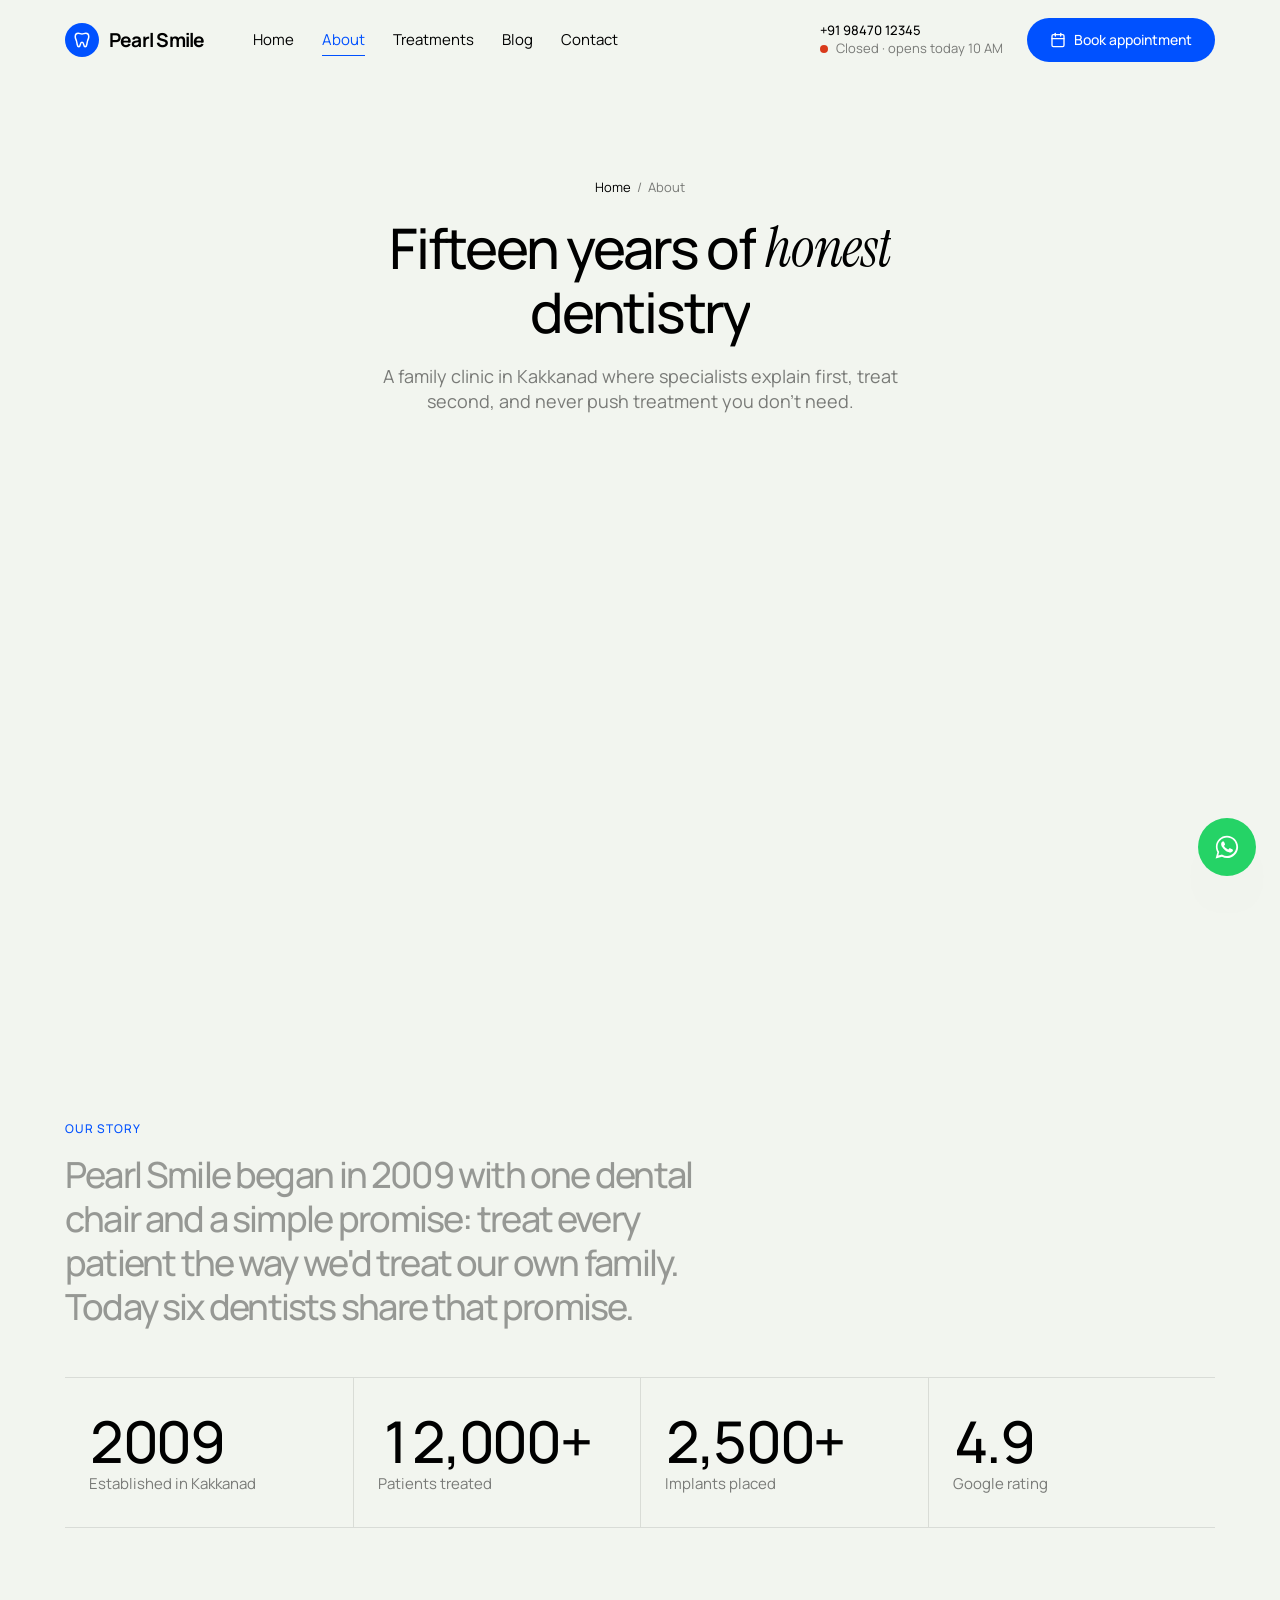
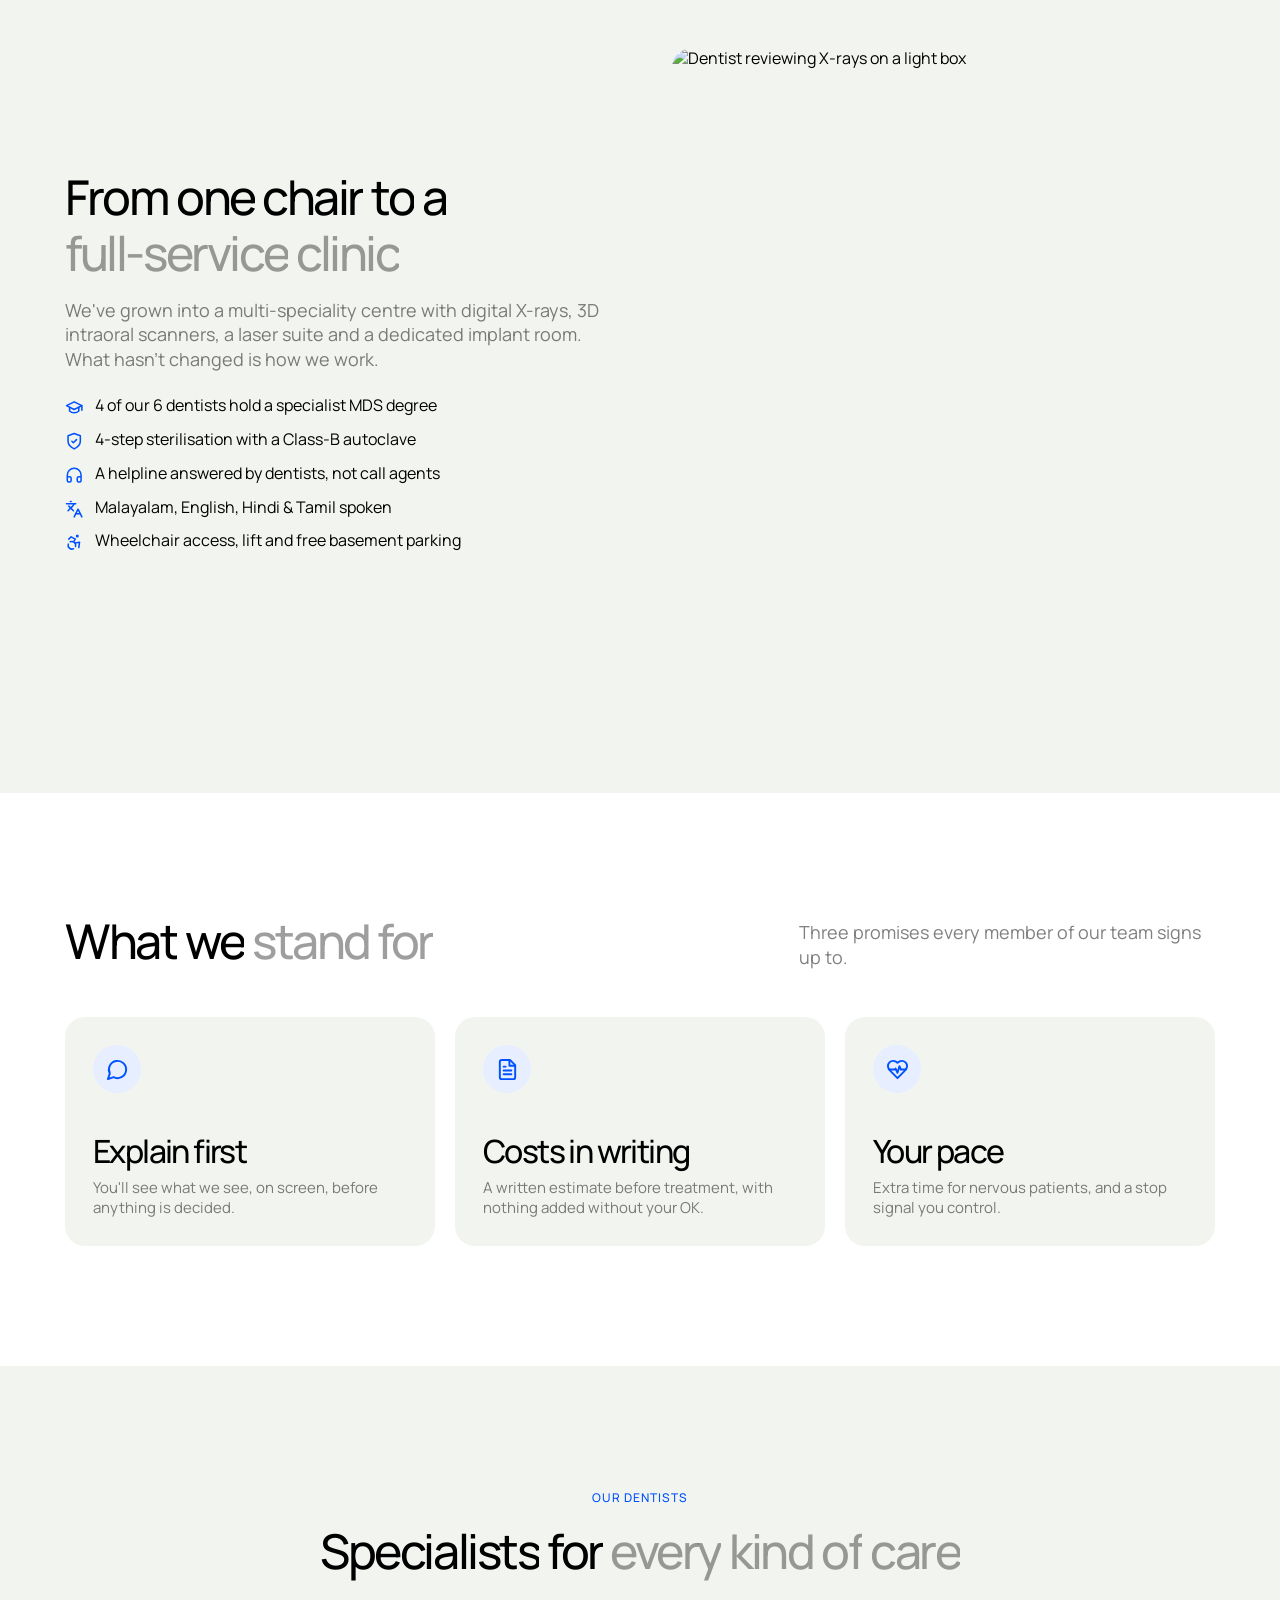
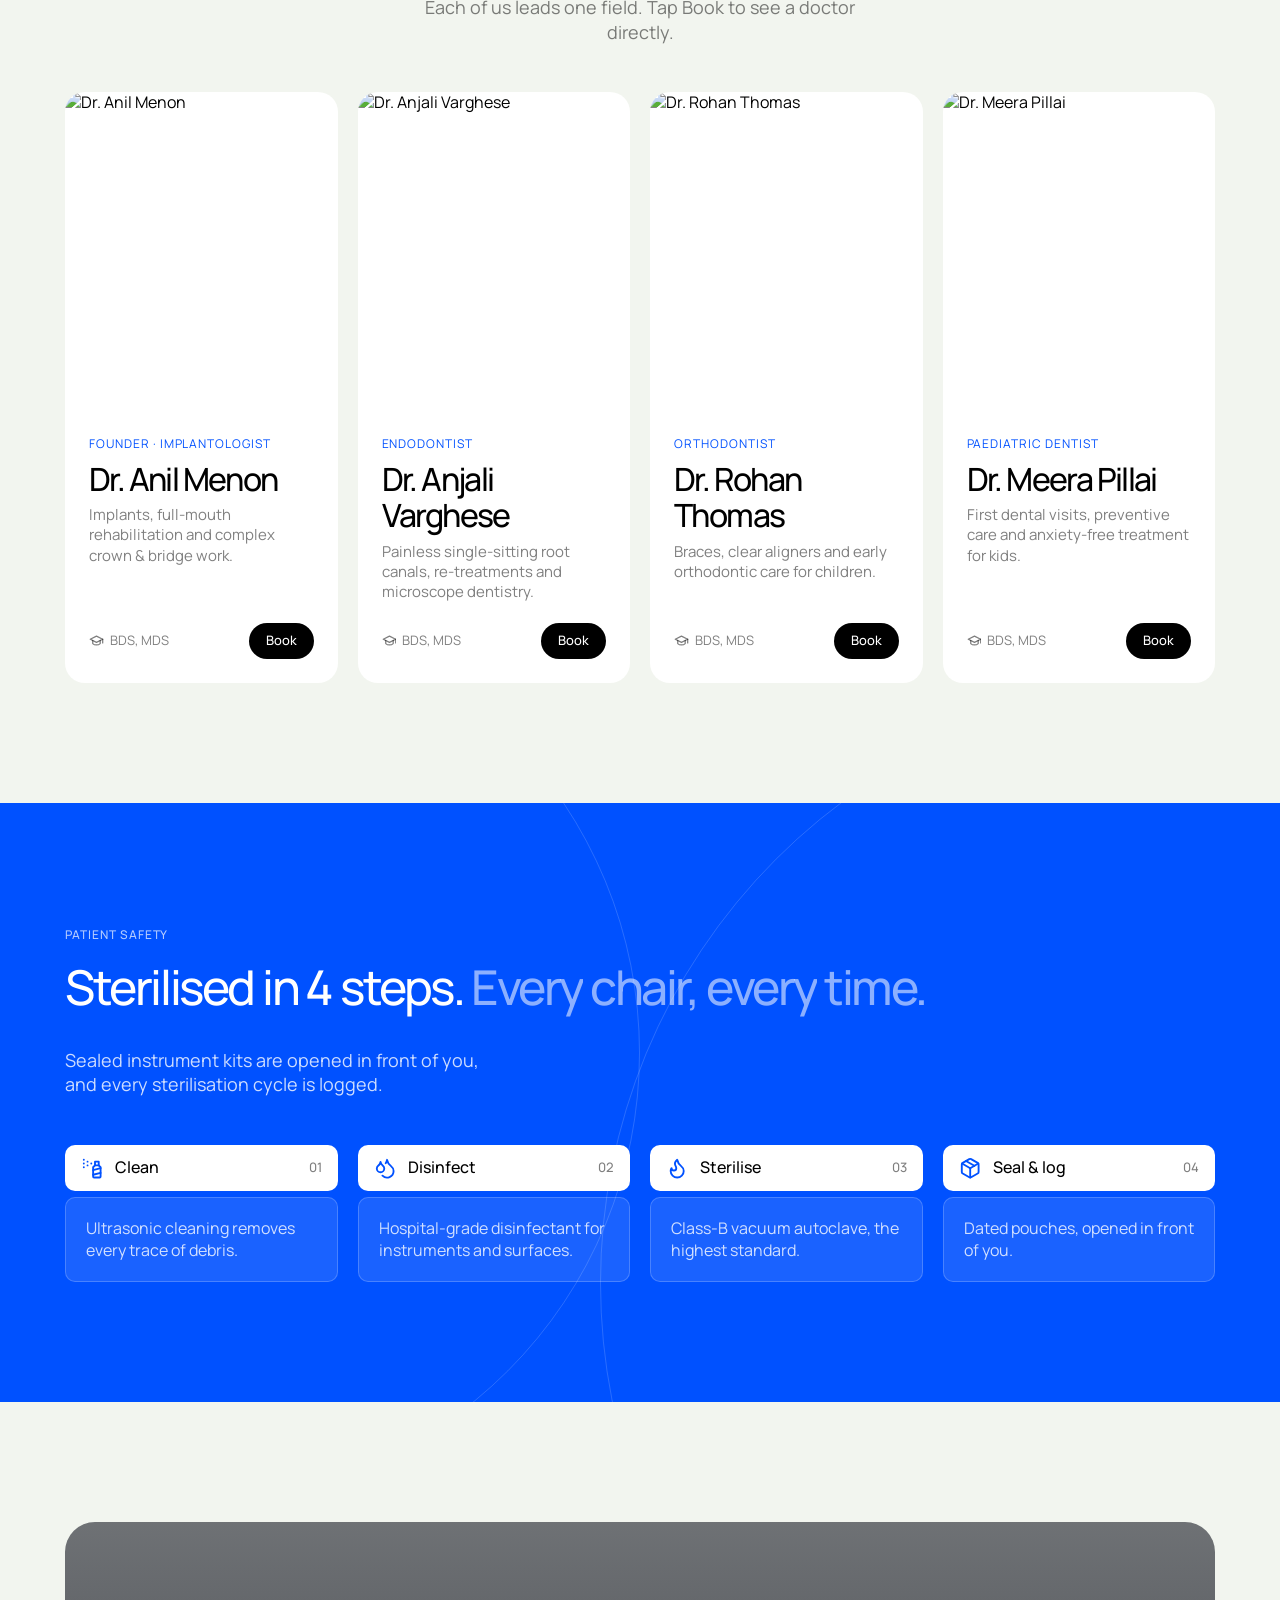
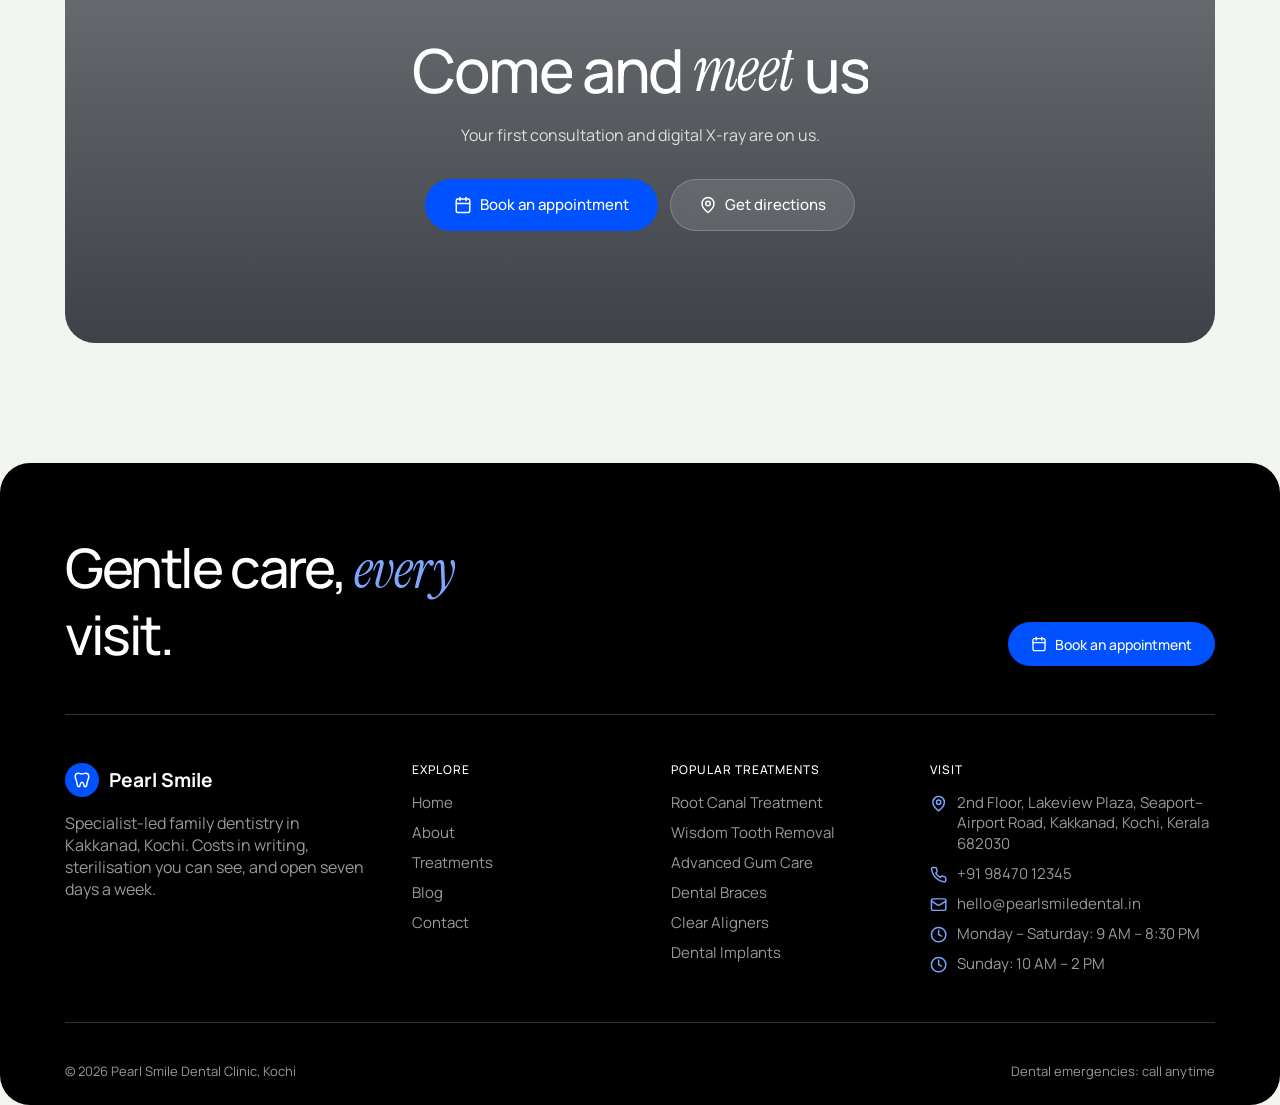
==== about.html @ 13bd186a "Initial commit: dental clinic HTML site Co-Authored-By: Claude Opus 5.5 <noreply@anthropic.com>" ====
<!DOCTYPE html>
<html lang="en">
<head>
  <meta charset="UTF-8">
  <meta name="viewport" content="width=device-width, initial-scale=1.0">
  <title>About Us | Pearl Smile Dental Clinic, Kochi</title>
  <meta name="description" content="Meet the specialist dentists at Pearl Smile Dental Clinic, Kakkanad, Kochi. 15+ years of honest, specialist-led family dentistry.">
  <link rel="preconnect" href="https://fonts.googleapis.com">
  <link rel="preconnect" href="https://fonts.gstatic.com" crossorigin>
  <link href="https://fonts.googleapis.com/css2?family=Manrope:wght@400;500;600;700&family=Instrument+Serif:ital@0;1&display=swap" rel="stylesheet">
  <link rel="stylesheet" href="css/main.css">
  <script src="js/app.js" defer></script>
</head>
<body>

  <site-header></site-header>

  <main>
    <section class="page-hero">
      <div class="container">
        <nav class="breadcrumb" aria-label="Breadcrumb" data-animate="fade-up"><a href="index.html">Home</a> / <span>About</span></nav>
        <h1 data-split="load">Fifteen years of <em class="accent">honest</em> dentistry</h1>
        <p class="lead" data-animate="fade-up" data-delay="300">A family clinic in Kakkanad where specialists explain first, treat second, and never push treatment you don't need.</p>
      </div>
    </section>

    <div class="container">
      <div class="page-banner" data-animate="clip">
        <img src="https://images.unsplash.com/photo-1762625570087-6d98fca29531?w=2000&q=75&auto=format&fit=crop" alt="Calm, modern waiting room at the clinic" data-parallax="0.1">
      </div>
    </div>

    <!-- Statement -->
    <section class="statement">
      <div class="container">
        <span class="eyebrow">Our story</span>
        <p class="statement-text" data-scrub>Pearl Smile began in 2009 with one dental chair and a simple promise: treat every patient the way we'd treat our own family. Today six dentists share that promise.</p>
      </div>
    </section>

    <!-- Numbers -->
    <div class="container">
      <div class="stats" data-stagger>
        <div><strong>2009</strong><span>Established in Kakkanad</span></div>
        <div><stat-counter value="12000" suffix="+"></stat-counter><span>Patients treated</span></div>
        <div><stat-counter value="2500" suffix="+"></stat-counter><span>Implants placed</span></div>
        <div><stat-counter value="4.9" decimals="1"></stat-counter><span>Google rating</span></div>
      </div>
    </div>

    <!-- Story / clinic -->
    <section>
      <div class="container grid grid-2">
        <div>
          <h2 data-split>From one chair to a <span class="dim">full-service clinic</span></h2>
          <p class="lead" data-animate="fade-up" style="margin-top:1rem">We've grown into a multi-speciality centre with digital X-rays, 3D intraoral scanners, a laser suite and a dedicated implant room. What hasn't changed is how we work.</p>
          <ul class="checklist" data-stagger>
            <li><app-icon name="graduation-cap"></app-icon>4 of our 6 dentists hold a specialist MDS degree</li>
            <li><app-icon name="shield-check"></app-icon>4-step sterilisation with a Class-B autoclave</li>
            <li><app-icon name="headset"></app-icon>A helpline answered by dentists, not call agents</li>
            <li><app-icon name="languages"></app-icon>Malayalam, English, Hindi &amp; Tamil spoken</li>
            <li><app-icon name="accessibility"></app-icon>Wheelchair access, lift and free basement parking</li>
          </ul>
        </div>
        <div class="media-frame" data-animate="clip" style="aspect-ratio:4/4.6">
          <img src="https://images.unsplash.com/photo-1588776814546-1ffcf47267a5?w=1200&q=75&auto=format&fit=crop" alt="Dentist reviewing X-rays on a light box">
        </div>
      </div>
    </section>

    <!-- Values -->
    <section class="section-white">
      <div class="container">
        <div class="section-head split">
          <h2 data-split>What we <span class="dim">stand for</span></h2>
          <p class="lead" data-animate="fade-up">Three promises every member of our team signs up to.</p>
        </div>
        <div class="grid grid-3" data-stagger>
          <div class="value" style="background:var(--color-bg)">
            <span class="icon-chip"><app-icon name="message-circle"></app-icon></span>
            <h3>Explain first</h3>
            <p>You'll see what we see, on screen, before anything is decided.</p>
          </div>
          <div class="value" style="background:var(--color-bg)">
            <span class="icon-chip"><app-icon name="file-text"></app-icon></span>
            <h3>Costs in writing</h3>
            <p>A written estimate before treatment, with nothing added without your OK.</p>
          </div>
          <div class="value" style="background:var(--color-bg)">
            <span class="icon-chip"><app-icon name="heart-pulse"></app-icon></span>
            <h3>Your pace</h3>
            <p>Extra time for nervous patients, and a stop signal you control.</p>
          </div>
        </div>
      </div>
    </section>

    <!-- Team -->
    <section>
      <div class="container">
        <div class="section-head center">
          <span class="eyebrow">Our dentists</span>
          <h2 data-split>Specialists for <span class="dim">every kind of care</span></h2>
          <p class="lead" data-animate="fade-up">Each of us leads one field. Tap Book to see a doctor directly.</p>
        </div>
        <team-grid></team-grid>
      </div>
    </section>

    <!-- Safety -->
    <section class="section-blue">
      <div class="container">
        <div class="section-head split">
          <div>
            <span class="eyebrow">Patient safety</span>
            <h2 data-split>Sterilised in 4 steps. <span class="dim">Every chair, every time.</span></h2>
          </div>
          <p class="lead" data-animate="fade-up">Sealed instrument kits are opened in front of you, and every sterilisation cycle is logged.</p>
        </div>
        <div class="safety-steps" data-stagger>
          <div class="safety-step"><div class="step-head"><app-icon name="spray-can"></app-icon>Clean<span class="n">01</span></div><div class="step-body"><p>Ultrasonic cleaning removes every trace of debris.</p></div></div>
          <div class="safety-step"><div class="step-head"><app-icon name="droplets"></app-icon>Disinfect<span class="n">02</span></div><div class="step-body"><p>Hospital-grade disinfectant for instruments and surfaces.</p></div></div>
          <div class="safety-step"><div class="step-head"><app-icon name="flame"></app-icon>Sterilise<span class="n">03</span></div><div class="step-body"><p>Class-B vacuum autoclave, the highest standard.</p></div></div>
          <div class="safety-step"><div class="step-head"><app-icon name="package"></app-icon>Seal &amp; log<span class="n">04</span></div><div class="step-body"><p>Dated pouches, opened in front of you.</p></div></div>
        </div>
      </div>
    </section>

    <!-- CTA -->
    <section>
      <div class="container">
        <div class="cta-panel">
          <img src="https://images.unsplash.com/photo-1629909613654-28e377c37b09?w=2000&q=75&auto=format&fit=crop" alt="" data-parallax="0.12">
          <h2 data-split>Come and <em class="accent">meet</em> us</h2>
          <p data-animate="fade-up">Your first consultation and digital X-ray are on us.</p>
          <div class="btn-row" data-stagger>
            <a href="contact.html#book" class="btn btn-accent btn-lg" data-book><app-icon name="calendar"></app-icon> Book an appointment</a>
            <a href="contact.html" class="btn btn-glass btn-lg"><app-icon name="map-pin"></app-icon> Get directions</a>
          </div>
        </div>
      </div>
    </section>
  </main>

  <site-footer></site-footer>
  <quick-actions></quick-actions>
  <booking-dialog></booking-dialog>


</body>
</html>
---- css/main.css ----
/* ==========================================================================
   main.css — master stylesheet (the only <link> in each page)
   Pulls in every page-level CSS module via native @import.

   Web Components do NOT use this file: their Shadow DOM is encapsulated,
   so each component adopts its own sheets from css/components/ (plus any
   css/shared/ modules it needs). Only the tokens in theme.css cross the
   shadow boundary, because CSS custom properties inherit.
   ========================================================================== */

/* Global tokens + base */
@import url("theme.css");
@import url("base.css");

/* Shared modules (also adopted by components that need them) */
@import url("shared/typography.css");
@import url("shared/layout.css");
@import url("shared/buttons.css");
@import url("shared/card.css");
@import url("shared/chips.css");

/* Page sections */
@import url("sections/hero.css");
@import url("sections/features.css");
@import url("sections/safety.css");
@import url("sections/services.css");
@import url("sections/stats.css");
@import url("sections/cta.css");
@import url("sections/blog.css");
@import url("sections/faq.css");
@import url("sections/contact.css");
@import url("sections/motion.css");
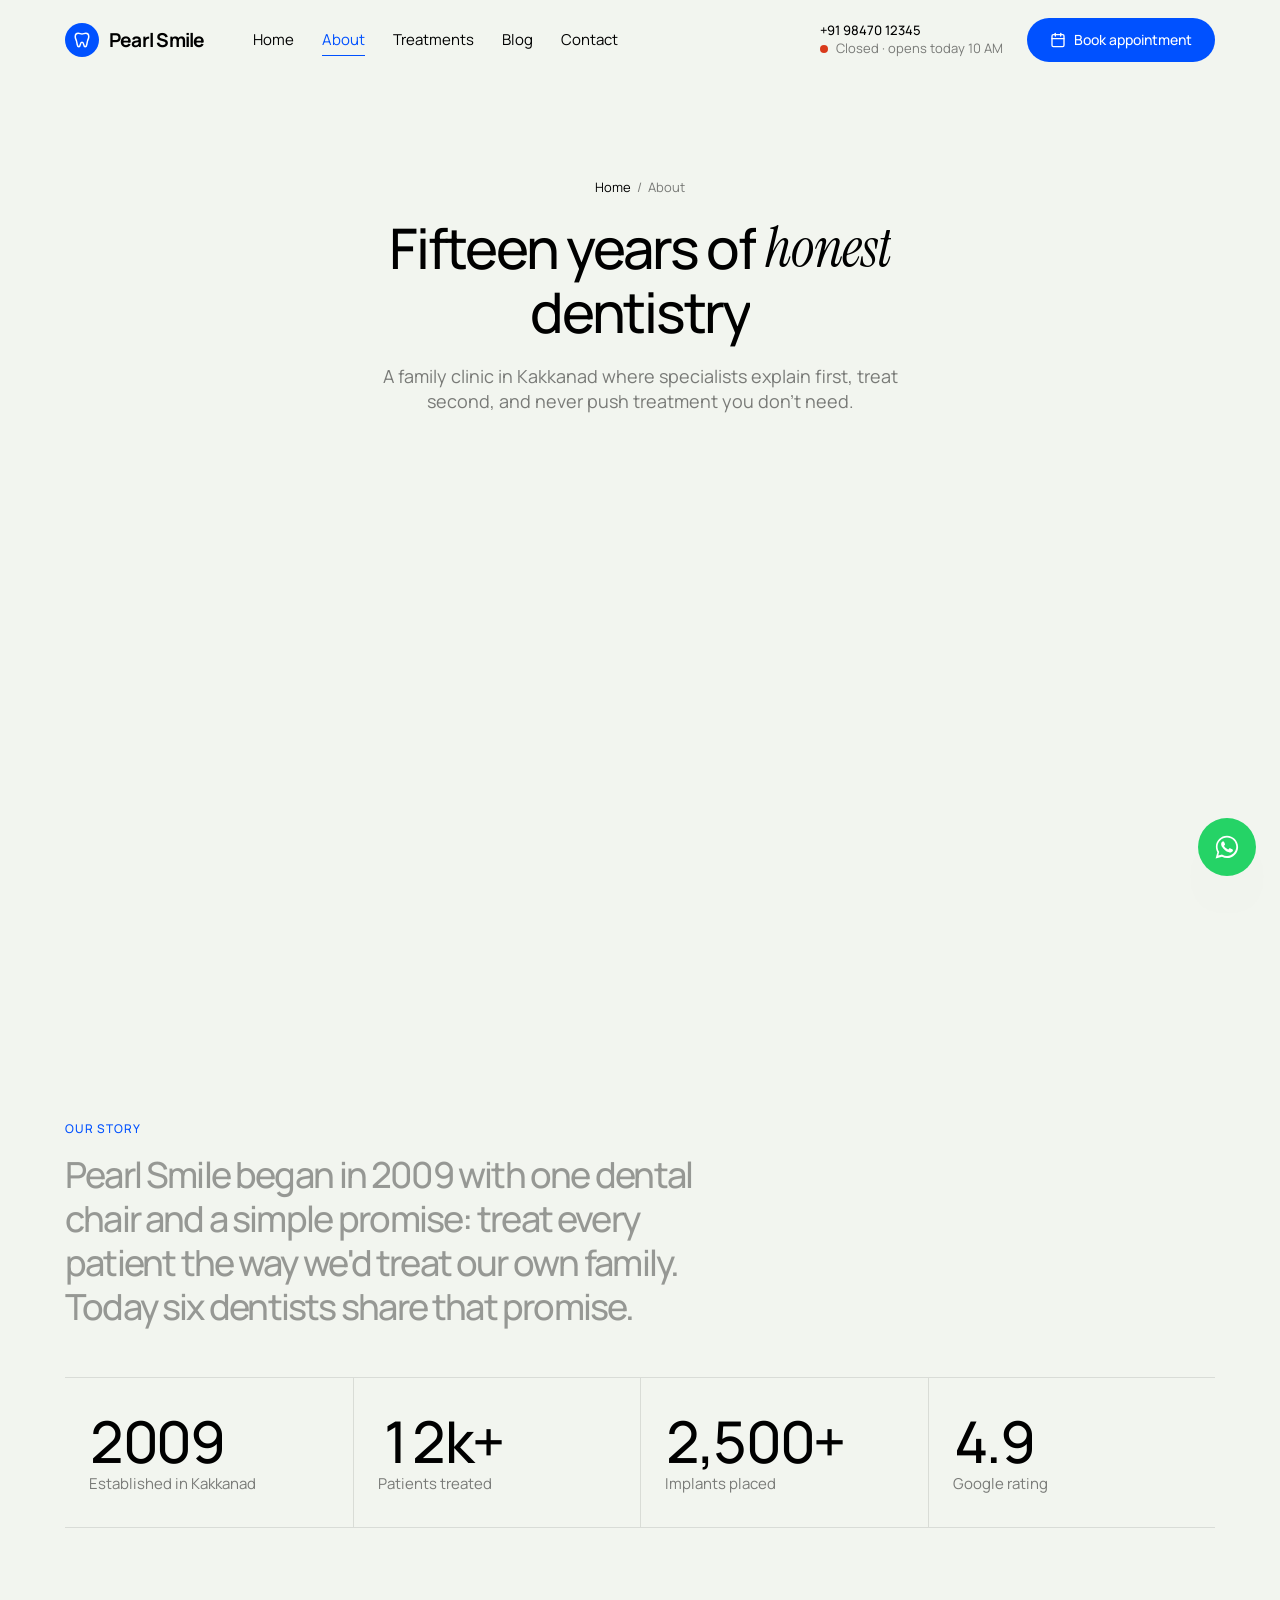
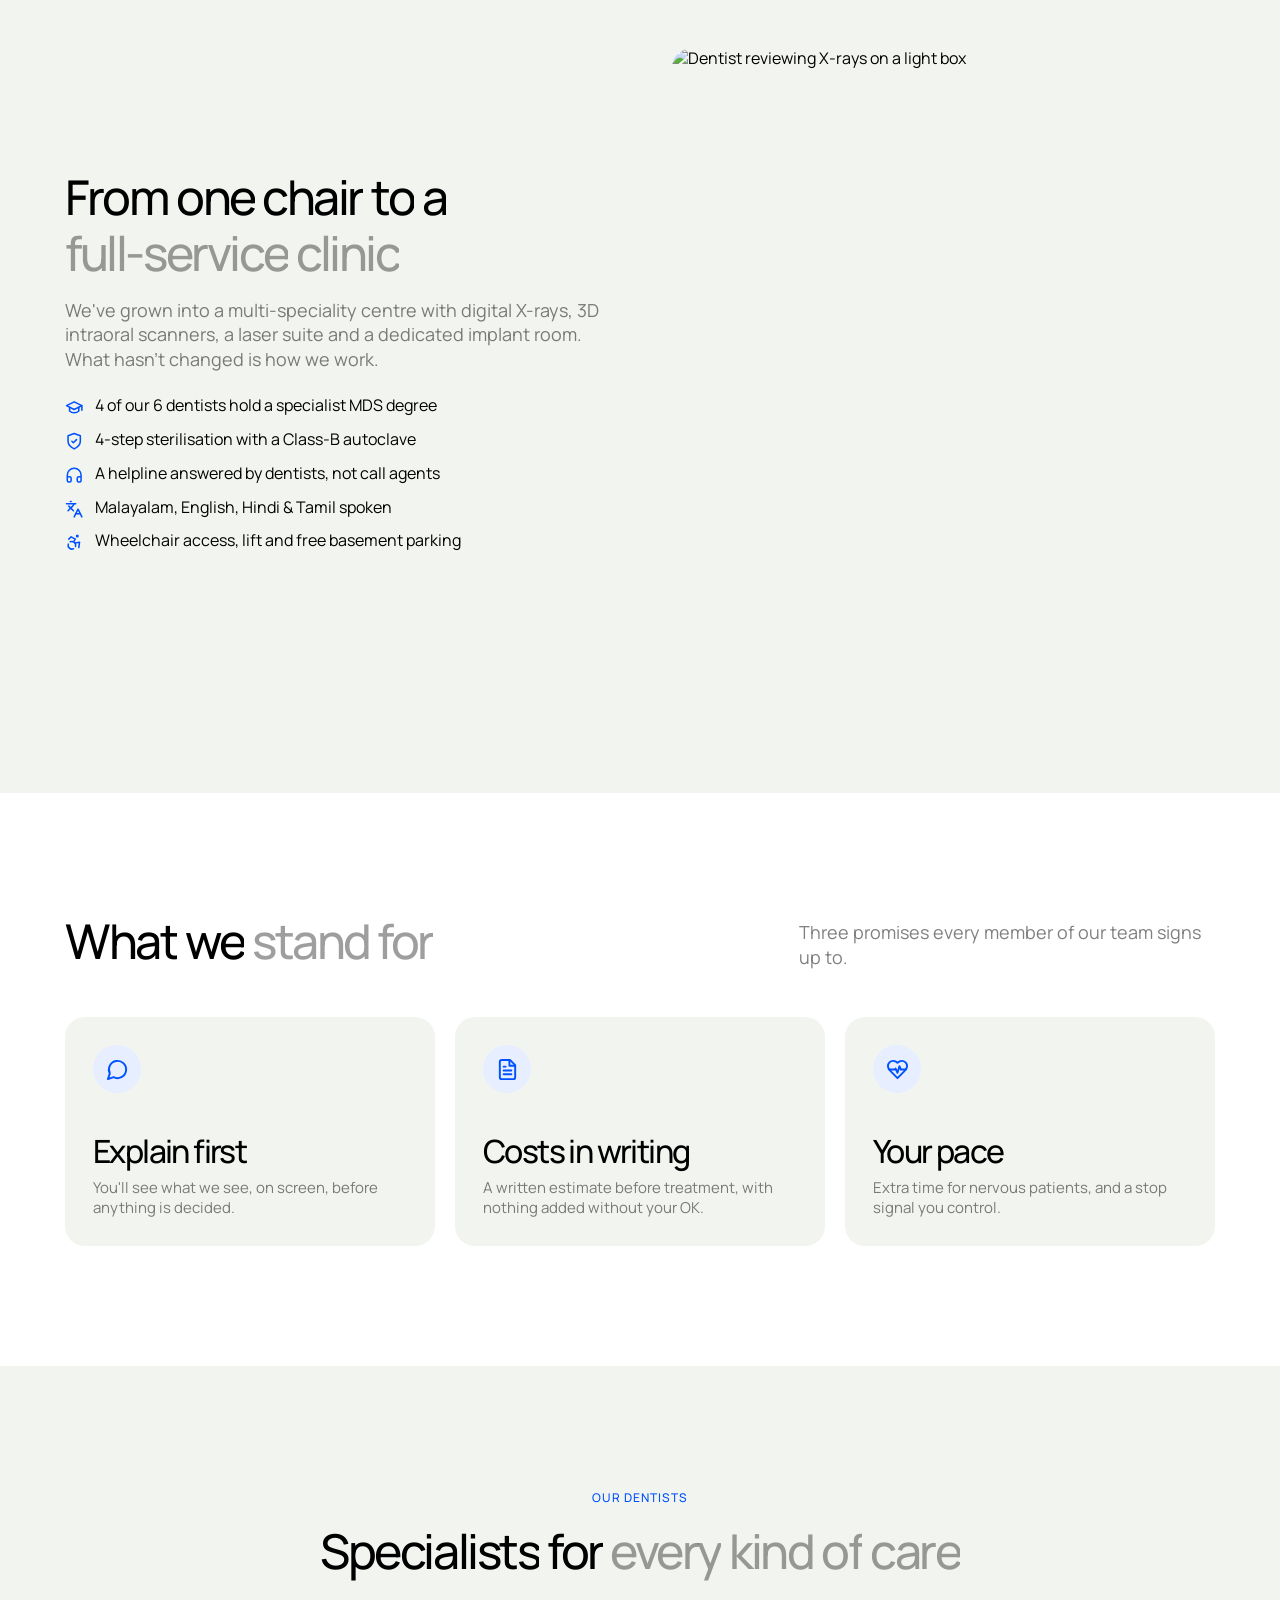
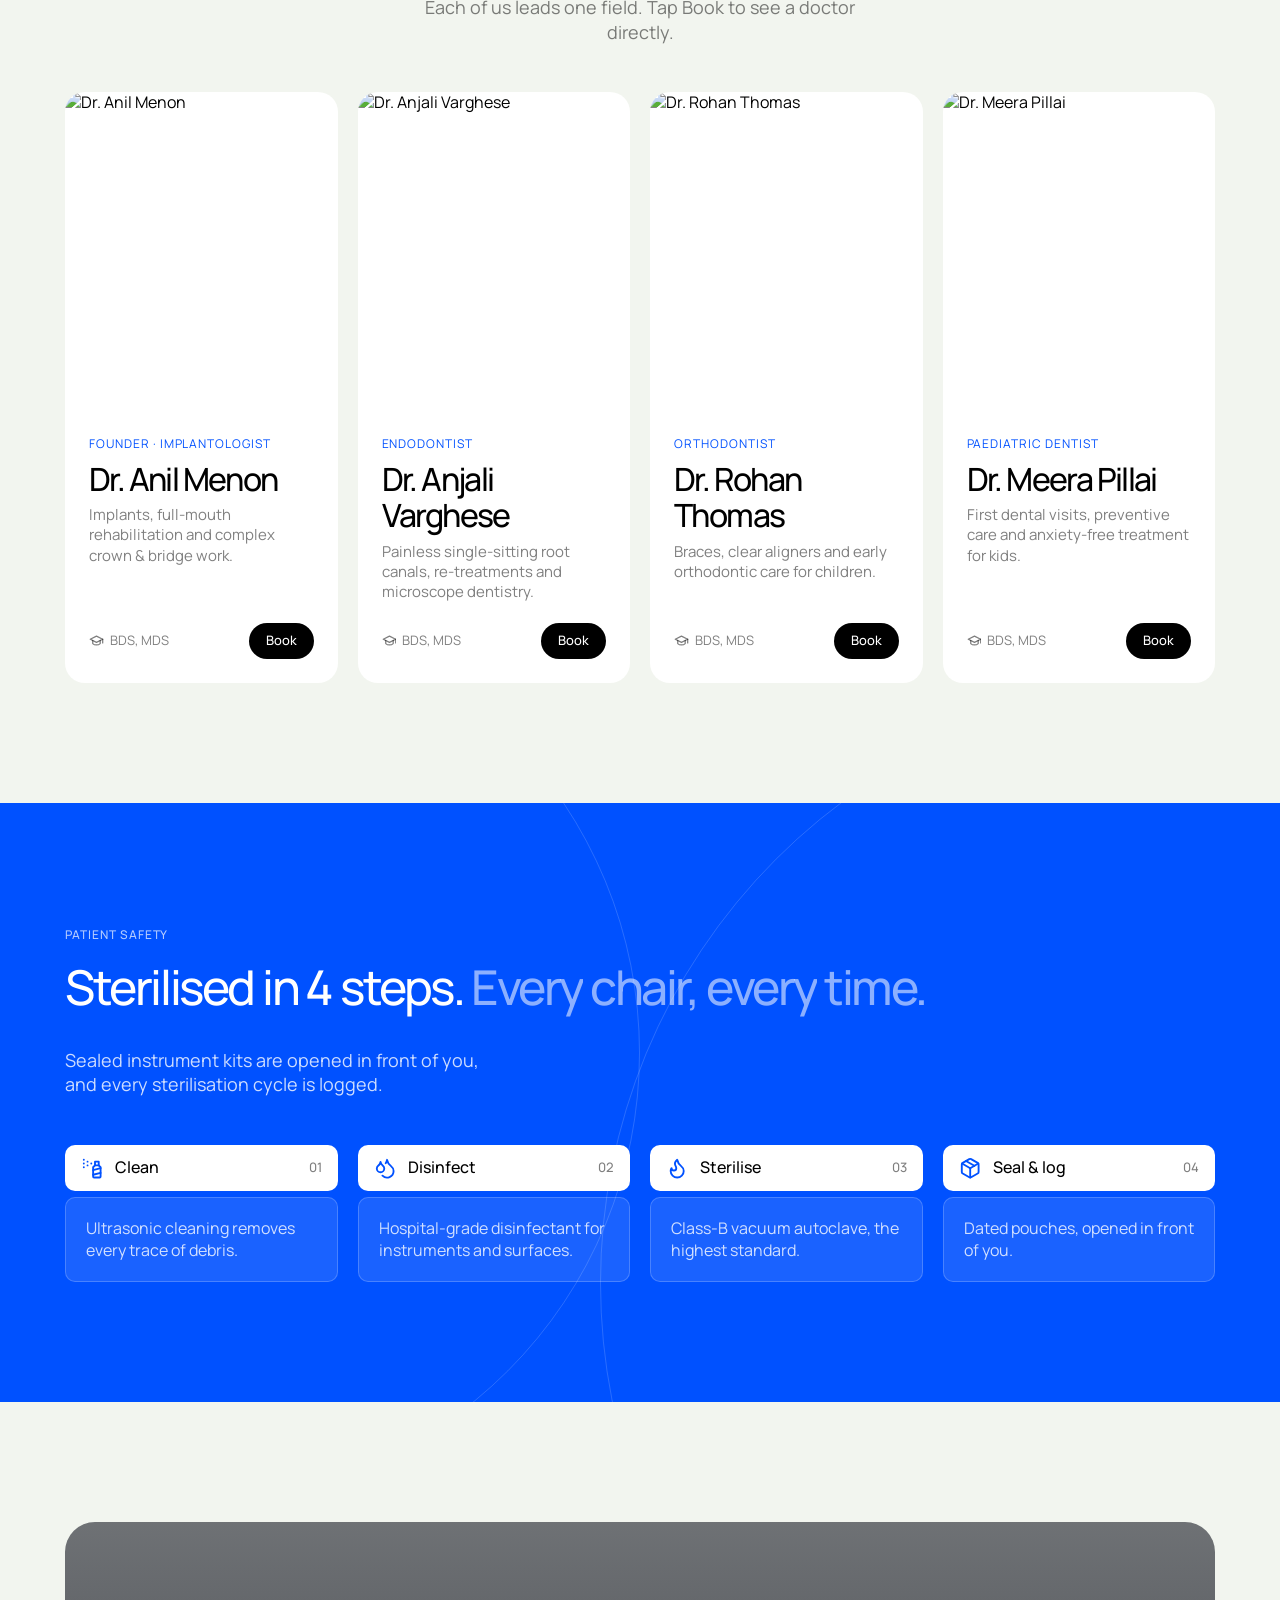
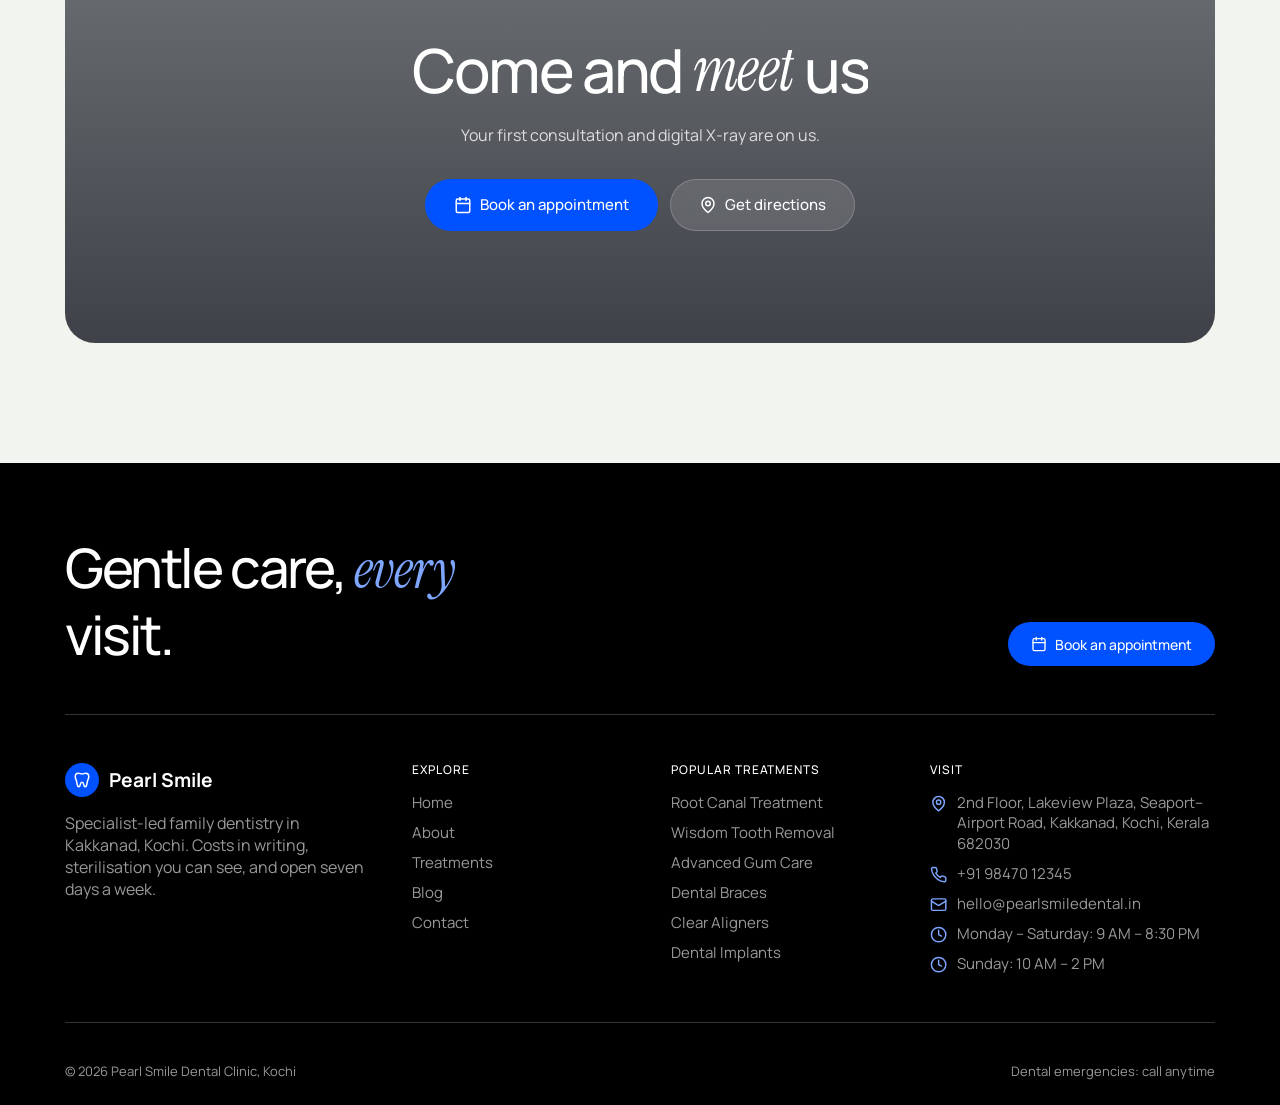
==== commit 0a4f2dcc: "Show patients treated as 12k+ Co-Authored-By: Claude Opus 5.5 <noreply@anthropic.com>" ====
--- a/about.html
+++ b/about.html
@@ -42,7 +42,7 @@
     <div class="container">
       <div class="stats" data-stagger>
         <div><strong>2009</strong><span>Established in Kakkanad</span></div>
-        <div><stat-counter value="12000" suffix="+"></stat-counter><span>Patients treated</span></div>
+        <div><stat-counter value="12" suffix="k+"></stat-counter><span>Patients treated</span></div>
         <div><stat-counter value="2500" suffix="+"></stat-counter><span>Implants placed</span></div>
         <div><stat-counter value="4.9" decimals="1"></stat-counter><span>Google rating</span></div>
       </div>
